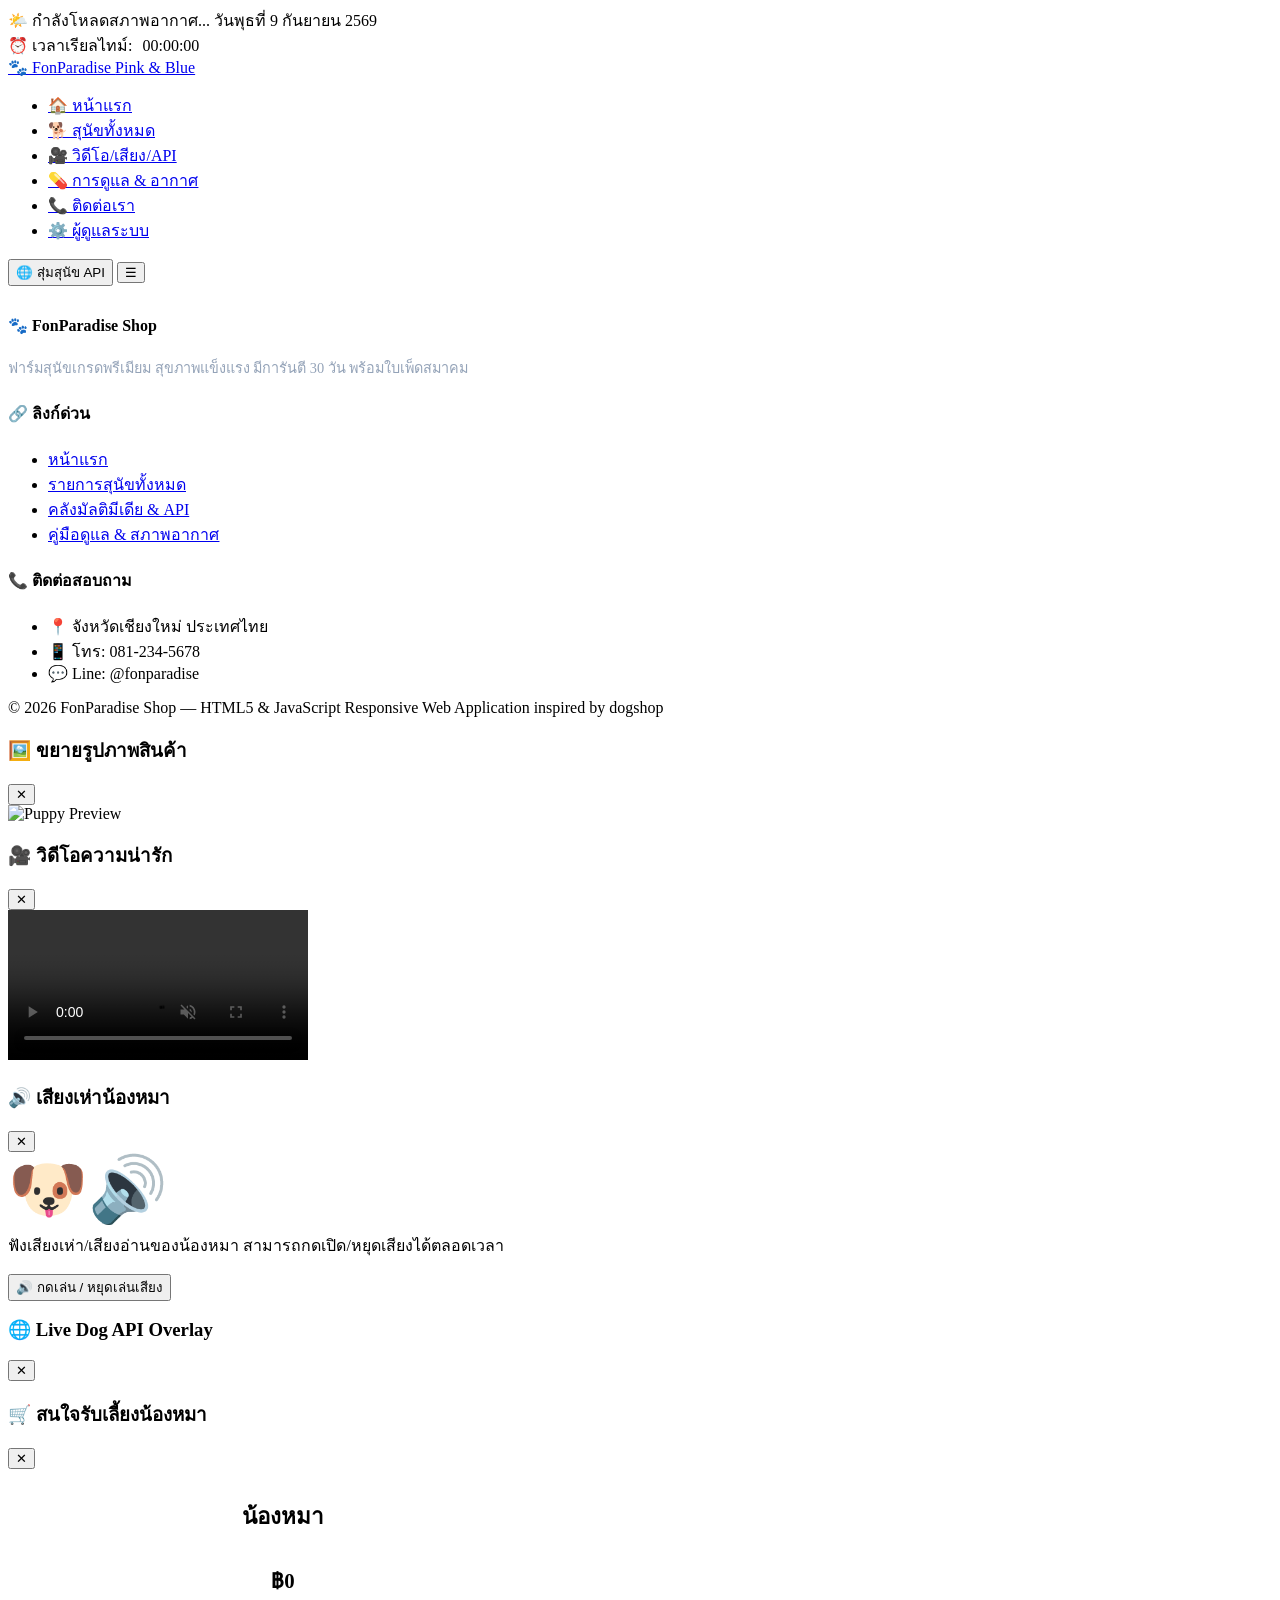
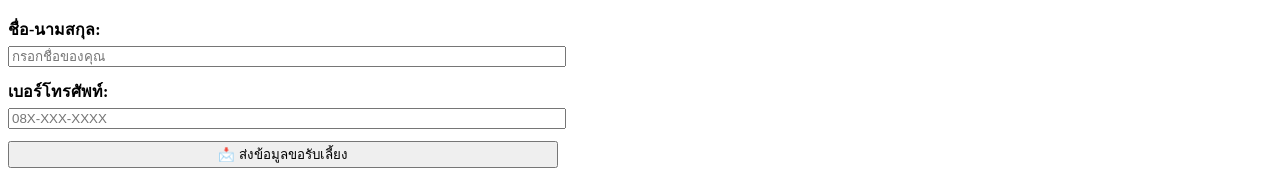
==== dog-detail.html @ 21833d2a "Add files via upload" ====
<!DOCTYPE html>
<html lang="th">
<head>
  <meta charset="UTF-8">
  <meta name="viewport" content="width=device-width, initial-scale=1.0">
  <title>รายละเอียดน้องหมา — Fon Paradise</title>
  <link rel="preconnect" href="https://fonts.googleapis.com">
  <link rel="preconnect" href="https://fonts.gstatic.com" crossorigin>
  <link href="https://fonts.googleapis.com/css2?family=Kanit:wght@300;400;600;700;800;900&display=swap" rel="stylesheet">
  <link rel="stylesheet" href="css/style.css">
</head>
<body>

  <!-- Top Real-time Weather Bar -->
  <div class="top-bar">
    <div class="top-bar-info">
      <span class="weather-badge" id="top-bar-weather">🌤️ กำลังโหลดสภาพอากาศ...</span>
      <span id="live-date" style="font-weight: 500;">วันพุธที่ 9 กันยายน 2569</span>
    </div>
    <div style="display: flex; align-items: center; gap: 10px;">
      <span>⏰ เวลาเรียลไทม์:</span>
      <span class="clock-badge" id="live-clock">00:00:00</span>
    </div>
  </div>

  <!-- Navigation Header -->
  <nav class="navbar">
    <div class="nav-container">
      <a href="index.html" class="logo">
        🐾 FonParadise <span class="badge">Pink & Blue</span>
      </a>
      
      <ul class="nav-links" id="nav-links">
        <li><a href="index.html" class="nav-link">🏠 หน้าแรก</a></li>
        <li><a href="dogs.html" class="nav-link active">🐕 สุนัขทั้งหมด</a></li>
        <li><a href="gallery.html" class="nav-link">🎥 วิดีโอ/เสียง/API</a></li>
        <li><a href="care.html" class="nav-link">💊 การดูแล & อากาศ</a></li>
        <li><a href="contact.html" class="nav-link">📞 ติดต่อเรา</a></li>
        <li><a href="admin.html" class="nav-link">⚙️ ผู้ดูแลระบบ</a></li>
      </ul>

      <div class="nav-actions">
        <button class="btn-action-overlay" onclick="window.appManager.openApiOverlay()">
          🌐 สุ่มสุนัข API
        </button>
        <button class="mobile-menu-btn" id="mobile-menu-btn">☰</button>
      </div>
    </div>
  </nav>

  <!-- Detailed View Section -->
  <main class="section-container" style="margin-top: 30px;" id="detail-container">
    <!-- Rendered dynamically by script below -->
  </main>

  <!-- Footer -->
  <footer>
    <div class="footer-container">
      <div class="footer-col">
        <h4>🐾 FonParadise Shop</h4>
        <p style="color: #94a3b8; font-size: 0.9rem;">
          ฟาร์มสุนัขเกรดพรีเมียม สุขภาพแข็งแรง มีการันตี 30 วัน พร้อมใบเพ็ดสมาคม
        </p>
      </div>

      <div class="footer-col">
        <h4>🔗 ลิงก์ด่วน</h4>
        <ul>
          <li><a href="index.html">หน้าแรก</a></li>
          <li><a href="dogs.html">รายการสุนัขทั้งหมด</a></li>
          <li><a href="gallery.html">คลังมัลติมีเดีย & API</a></li>
          <li><a href="care.html">คู่มือดูแล & สภาพอากาศ</a></li>
        </ul>
      </div>

      <div class="footer-col">
        <h4>📞 ติดต่อสอบถาม</h4>
        <ul>
          <li>📍 จังหวัดเชียงใหม่ ประเทศไทย</li>
          <li>📱 โทร: 081-234-5678</li>
          <li>💬 Line: @fonparadise</li>
        </ul>
      </div>
    </div>

    <div class="footer-bottom">
      <p>© 2026 FonParadise Shop — HTML5 & JavaScript Responsive Web Application inspired by dogshop</p>
    </div>
  </footer>

  <!-- MODAL OVERLAYS -->
  <div class="overlay-modal" id="image-overlay-modal">
    <div class="modal-content">
      <div class="modal-header">
        <h3>🖼️ ขยายรูปภาพสินค้า</h3>
        <button class="btn-close-modal">✕</button>
      </div>
      <div class="modal-body lightbox-img-wrap">
        <img id="lightbox-img" src="" alt="Puppy Preview">
        <div class="lightbox-caption" id="lightbox-caption"></div>
      </div>
    </div>
  </div>

  <div class="overlay-modal" id="video-overlay-modal">
    <div class="modal-content">
      <div class="modal-header">
        <h3 id="video-modal-title">🎥 วิดีโอความน่ารัก</h3>
        <button class="btn-close-modal">✕</button>
      </div>
      <div class="modal-body">
        <div class="video-container">
          <video id="modal-video-player" controls autoplay muted>
            <source src="" type="video/mp4">
          </video>
          <iframe id="modal-youtube-player" style="display: none;" frameborder="0" allow="accelerometer; autoplay; clipboard-write; encrypted-media; gyroscope; picture-in-picture" allowfullscreen></iframe>
        </div>
      </div>
    </div>
  </div>

  <div class="overlay-modal" id="audio-overlay-modal">
    <div class="modal-content" style="max-width: 500px;">
      <div class="modal-header">
        <h3 id="audio-modal-title">🔊 เสียงเห่าน้องหมา</h3>
        <button class="btn-close-modal">✕</button>
      </div>
      <div class="modal-body audio-player-card">
        <div style="font-size: 4rem;">🐶🔊</div>
        <p style="color: var(--text-muted); margin-top: 6px;">ฟังเสียงเห่า/เสียงอ่านของน้องหมา สามารถกดเปิด/หยุดเสียงได้ตลอดเวลา</p>
        <div class="audio-visualizer">
          <div class="bar"></div>
          <div class="bar"></div>
          <div class="bar"></div>
          <div class="bar"></div>
          <div class="bar"></div>
        </div>

        <audio id="modal-custom-audio" controls style="width: 100%; margin: 12px 0; display: none;"></audio>

        <button class="btn-play-bark" id="btn-audio-play-toggle" onclick="window.appManager.toggleAudioModalSound()">
          🔊 กดเล่น / หยุดเล่นเสียง
        </button>
      </div>
    </div>
  </div>

  <div class="overlay-modal" id="api-overlay-modal">
    <div class="modal-content">
      <div class="modal-header">
        <h3>🌐 Live Dog API Overlay</h3>
        <button class="btn-close-modal">✕</button>
      </div>
      <div class="modal-body" id="api-modal-content"></div>
    </div>
  </div>

  <div class="overlay-modal" id="adoption-modal">
    <div class="modal-content" style="max-width: 550px;">
      <div class="modal-header">
        <h3>🛒 สนใจรับเลี้ยงน้องหมา</h3>
        <button class="btn-close-modal">✕</button>
      </div>
      <div class="modal-body">
        <div style="text-align: center; margin-bottom: 20px;">
          <h4 style="color: var(--primary-pink); font-size: 1.4rem;" id="adopt-dog-name">น้องหมา</h4>
          <div style="font-size: 1.3rem; font-weight: 800; color: var(--primary-blue);" id="adopt-dog-price">฿0</div>
        </div>
        <form onsubmit="alert('ส่งข้อมูลความสนใจเรียบร้อยแล้ว!'); window.appManager.closeModal('adoption-modal'); return false;">
          <div style="margin-bottom: 12px;">
            <label style="font-weight: 600; display: block; margin-bottom: 4px;">ชื่อ-นามสกุล:</label>
            <input type="text" required class="input-search" style="width: 100%;" placeholder="กรอกชื่อของคุณ">
          </div>
          <div style="margin-bottom: 12px;">
            <label style="font-weight: 600; display: block; margin-bottom: 4px;">เบอร์โทรศัพท์:</label>
            <input type="tel" required class="input-search" style="width: 100%;" placeholder="08X-XXX-XXXX">
          </div>
          <button type="submit" class="btn-primary" style="width: 100%; justify-content: center;">
            📩 ส่งข้อมูลขอรับเลี้ยง
          </button>
        </form>
      </div>
    </div>
  </div>

  <script src="js/data.js"></script>
  <script src="js/weather.js"></script>
  <script src="js/app.js"></script>
  <script>
    document.addEventListener('DOMContentLoaded', () => {
      const params = new URLSearchParams(window.location.search);
      const id = params.get('id') || 'pompom-01';
      const dog = DOGS_DATA.find(d => d.id === id) || DOGS_DATA[0];

      document.title = `${dog.name} (${dog.breedTh}) — Fon Paradise`;

      const detailContainer = document.getElementById('detail-container');
      detailContainer.innerHTML = `
        <div style="margin-bottom: 20px;">
          <a href="dogs.html" style="color: var(--secondary-blue); font-weight: bold;">← กลับไปยังรายการสุนัขทั้งหมด</a>
        </div>

        <div class="detail-grid">
          <div>
            <img id="main-detail-img" src="${dog.images[0]}" class="detail-main-img" alt="${dog.name}">
            <div class="detail-thumbnails">
              ${dog.images.map((img, idx) => `
                <img src="${img}" class="detail-thumb ${idx === 0 ? 'active' : ''}" 
                     onclick="document.getElementById('main-detail-img').src='${img}'; document.querySelectorAll('.detail-thumb').forEach(t=>t.classList.remove('active')); this.classList.add('active');">
              `).join('')}
            </div>

            <!-- Overlay Quick Action Buttons -->
            <div style="margin-top: 20px; display: flex; gap: 10px; flex-wrap: wrap;">
              <button class="btn-secondary" onclick="window.appManager.openImageOverlay(document.getElementById('main-detail-img').src, '${dog.name}')">
                🖼️ ขยายรูปภาพ (Lightbox Overlay)
              </button>
              <button class="btn-primary" onclick="window.appManager.openVideoOverlay('${dog.videoUrl}', '${dog.name}')">
                🎥 ชมวิดีโอ (Video Overlay)
              </button>
              <button class="btn-action-overlay" onclick="window.appManager.openAudioOverlay('${dog.name}', '${dog.audioBark}')">
                🔊 ฟังเสียงเห่า (Audio Overlay)
              </button>
            </div>
          </div>

          <div>
            <div style="color: var(--secondary-pink); font-weight: 800; text-transform: uppercase;">
              ${dog.breedTh} · ${dog.breed}
            </div>
            <h1 style="font-size: 2.2rem; color: var(--primary-blue); margin: 6px 0 12px;">${dog.name}</h1>
            <p style="color: var(--text-muted); font-size: 1.05rem; margin-bottom: 20px; line-height: 1.7;">
              ${dog.description}
            </p>

            <div style="font-size: 2.2rem; font-weight: 900; color: var(--primary-pink); margin-bottom: 20px;">
              ฿${dog.price.toLocaleString()}
            </div>

            <button class="btn-primary" style="width: 100%; justify-content: center; font-size: 1.1rem; padding: 16px;"
                    onclick="window.appManager.openAdoptionModal('${dog.name}', ${dog.price})">
              🛒 จองซื้อ / ขอรับเลี้ยงน้อง ${dog.name}
            </button>

            <!-- Specification Table (dogshop style) -->
            <h3 style="margin-top: 30px; color: var(--primary-blue);">📋 ข้อมูลจำเพาะและสุขภาพสุนัข</h3>
            <table class="spec-table">
              <tr>
                <th>อายุสุนัข</th>
                <td>${dog.age}</td>
              </tr>
              <tr>
                <th>เพศ</th>
                <td>${dog.gender === 'female' ? '♀ เพศเมีย (Female)' : '♂ เพศผู้ (Male)'}</td>
              </tr>
              <tr>
                <th>สีขน</th>
                <td>${dog.color}</td>
              </tr>
              <tr>
                <th>การฉีดวัคซีน</th>
                <td>${dog.vaccinated}</td>
              </tr>
              <tr>
                <th>ไมโครชิป</th>
                <td>${dog.microchip}</td>
              </tr>
              <tr>
                <th>ใบรับรองเพ็ดดีกรี</th>
                <td>${dog.pedigree}</td>
              </tr>
              <tr>
                <th>พ่อพันธุ์ / แม่พันธุ์</th>
                <td>${dog.fatherBreed} / ${dog.motherBreed}</td>
              </tr>
              <tr>
                <th>การประกันสุขภาพ</th>
                <td>การันตีโรคไข้หัดและลำไส้อักเสบ 30 วัน</td>
              </tr>
            </table>
          </div>
        </div>
      `;
    });
  </script>
</body>
</html>
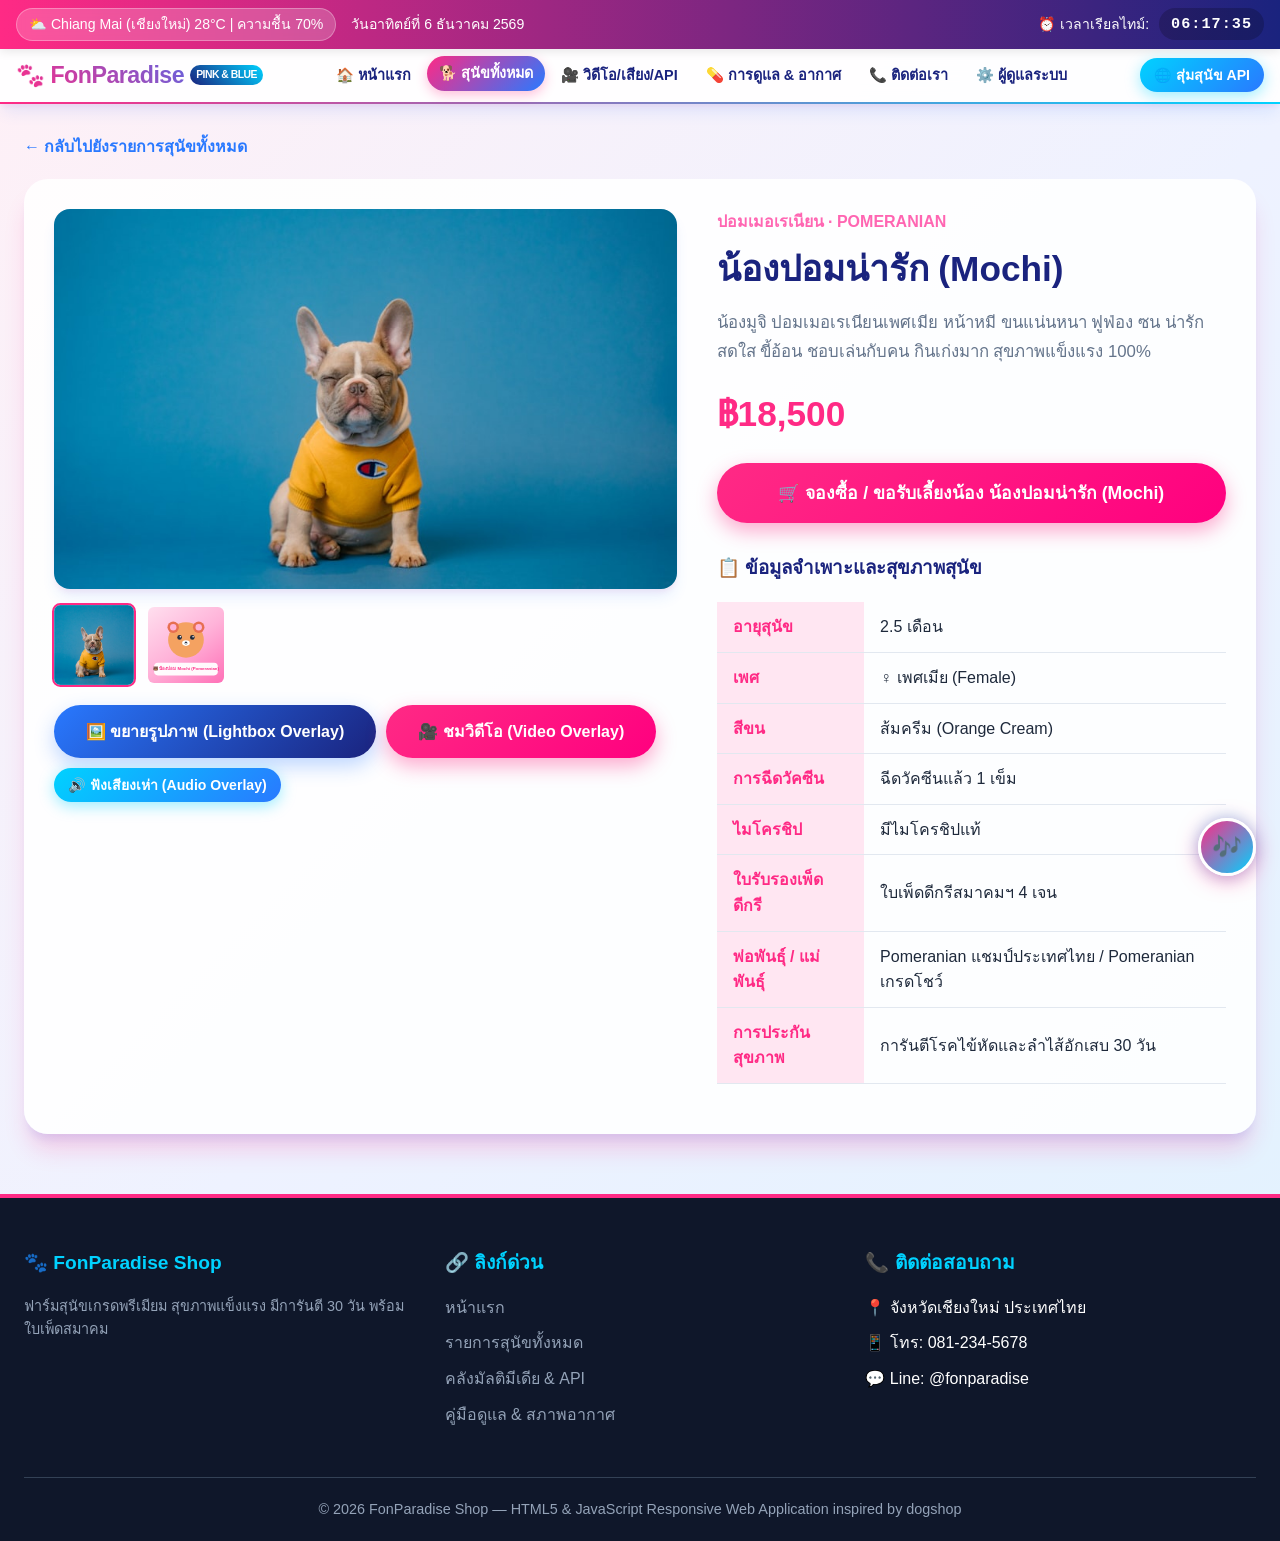
==== commit 125e7f5a: "แก้ไขล่าสุด" ====
--- a/dog-detail.html
+++ b/dog-detail.html
@@ -202,7 +202,7 @@
 
         <div class="detail-grid">
           <div>
-            <img id="main-detail-img" src="${dog.images[0]}" class="detail-main-img" alt="${dog.name}">
+            <img id="main-detail-img" src="${dog.images[0]}" class="detail-main-img" alt="${dog.name}" onerror="this.onerror=null; this.src='${dog.images[1] || 'https://images.unsplash.com/photo-1543466835-00a7907e9de1?auto=format&fit=crop&w=800&q=80'}';">
             <div class="detail-thumbnails">
               ${dog.images.map((img, idx) => `
                 <img src="${img}" class="detail-thumb ${idx === 0 ? 'active' : ''}" 
--- a/css/style.css
+++ b/css/style.css
@@ -0,0 +1,1034 @@
+/* ==========================================================================
+   Paw Paradise - Pink & Blue Vibrant Theme Stylesheet
+   Inspired by dogshop structure
+   ========================================================================== */
+
+:root {
+  --primary-pink: #ff2a85;
+  --secondary-pink: #ff66b2;
+  --light-pink: #ffe6f2;
+  --accent-pink: #ff007f;
+  
+  --primary-blue: #1a237e;
+  --secondary-blue: #2979ff;
+  --light-blue: #e8f0fe;
+  --cyan-blue: #00d2ff;
+
+  --dark-bg: #0f172a;
+  --card-bg: rgba(255, 255, 255, 0.9);
+  --glass-border: rgba(255, 255, 255, 0.4);
+  --text-main: #1e293b;
+  --text-muted: #64748b;
+  --text-light: #ffffff;
+  
+  --shadow-sm: 0 4px 6px -1px rgba(0, 0, 0, 0.05);
+  --shadow-md: 0 10px 15px -3px rgba(41, 121, 255, 0.12), 0 4px 6px -2px rgba(255, 42, 133, 0.1);
+  --shadow-lg: 0 20px 25px -5px rgba(255, 42, 133, 0.2), 0 10px 10px -5px rgba(41, 121, 255, 0.15);
+  --shadow-neon: 0 0 20px rgba(255, 42, 133, 0.4), 0 0 40px rgba(0, 210, 255, 0.3);
+
+  --radius-sm: 8px;
+  --radius-md: 16px;
+  --radius-lg: 24px;
+
+  --font-main: 'Kanit', 'Prompt', -apple-system, BlinkMacSystemFont, "Segoe UI", Roboto, sans-serif;
+  --transition: all 0.3s cubic-bezier(0.4, 0, 0.2, 1);
+}
+
+/* Reset & Base Styles */
+* {
+  margin: 0;
+  padding: 0;
+  box-sizing: border-box;
+}
+
+body {
+  font-family: var(--font-main);
+  background: linear-gradient(135deg, #fff0f6 0%, #eef2ff 50%, #e0f2fe 100%);
+  color: var(--text-main);
+  min-height: 100vh;
+  line-height: 1.6;
+  overflow-x: hidden;
+}
+
+a {
+  text-decoration: none;
+  color: inherit;
+  transition: var(--transition);
+}
+
+img {
+  max-width: 100%;
+  height: auto;
+  display: block;
+}
+
+button {
+  font-family: var(--font-main);
+  cursor: pointer;
+  border: none;
+  outline: none;
+  transition: var(--transition);
+}
+
+/* Top Announcement / Weather Bar */
+.top-bar {
+  background: linear-gradient(90deg, var(--primary-pink), var(--primary-blue));
+  color: var(--text-light);
+  padding: 8px 16px;
+  font-size: 0.88rem;
+  display: flex;
+  justify-content: space-between;
+  align-items: center;
+  box-shadow: 0 2px 10px rgba(0,0,0,0.1);
+  position: relative;
+  z-index: 101;
+}
+
+.top-bar-info {
+  display: flex;
+  align-items: center;
+  gap: 15px;
+  flex-wrap: wrap;
+}
+
+.weather-badge {
+  background: rgba(255, 255, 255, 0.2);
+  backdrop-filter: blur(5px);
+  padding: 4px 12px;
+  border-radius: 20px;
+  display: inline-flex;
+  align-items: center;
+  gap: 8px;
+  font-weight: 500;
+  border: 1px solid rgba(255, 255, 255, 0.3);
+}
+
+.clock-badge {
+  background: rgba(0, 0, 0, 0.2);
+  padding: 4px 12px;
+  border-radius: 20px;
+  font-family: monospace;
+  font-size: 0.95rem;
+  font-weight: bold;
+  letter-spacing: 1px;
+}
+
+/* Header & Navbar */
+.navbar {
+  position: sticky;
+  top: 0;
+  background: rgba(255, 255, 255, 0.92);
+  backdrop-filter: blur(15px);
+  border-bottom: 2px solid transparent;
+  border-image: linear-gradient(90deg, var(--primary-pink), var(--cyan-blue)) 1;
+  z-index: 100;
+  box-shadow: var(--shadow-md);
+}
+
+.nav-container {
+  max-width: 1320px;
+  margin: 0 auto;
+  padding: 8px 16px;
+  display: flex;
+  justify-content: space-between;
+  align-items: center;
+  gap: 12px;
+}
+
+.logo {
+  display: flex;
+  align-items: center;
+  gap: 6px;
+  font-size: 1.45rem;
+  font-weight: 800;
+  background: linear-gradient(45deg, var(--primary-pink), var(--secondary-blue));
+  -webkit-background-clip: text;
+  -webkit-text-fill-color: transparent;
+  letter-spacing: -0.5px;
+  white-space: nowrap;
+  flex-shrink: 0;
+}
+
+.logo span.badge {
+  font-size: 0.65rem;
+  background: linear-gradient(45deg, var(--primary-blue), var(--cyan-blue));
+  -webkit-text-fill-color: #fff;
+  padding: 2px 6px;
+  border-radius: 10px;
+  text-transform: uppercase;
+}
+
+.nav-links {
+  display: flex;
+  align-items: center;
+  gap: 4px;
+  list-style: none;
+  flex-wrap: nowrap;
+}
+
+.nav-link {
+  padding: 6px 12px;
+  border-radius: 18px;
+  font-weight: 600;
+  font-size: 0.9rem;
+  color: var(--primary-blue);
+  display: flex;
+  align-items: center;
+  gap: 4px;
+  position: relative;
+  white-space: nowrap;
+}
+
+.nav-link:hover, .nav-link.active {
+  background: linear-gradient(135deg, var(--primary-pink), var(--secondary-blue));
+  color: var(--text-light);
+  box-shadow: 0 4px 12px rgba(255, 42, 133, 0.3);
+  transform: translateY(-2px);
+}
+
+.nav-actions {
+  display: flex;
+  align-items: center;
+  gap: 10px;
+  flex-shrink: 0;
+}
+
+.btn-action-overlay {
+  background: linear-gradient(135deg, #00d2ff, #2979ff);
+  color: #fff;
+  padding: 6px 14px;
+  border-radius: 18px;
+  font-size: 0.88rem;
+  font-weight: 700;
+  display: flex;
+  align-items: center;
+  gap: 6px;
+  box-shadow: 0 4px 15px rgba(0, 210, 255, 0.4);
+  white-space: nowrap;
+  flex-shrink: 0;
+}
+
+.btn-action-overlay:hover {
+  transform: scale(1.05);
+  box-shadow: var(--shadow-neon);
+}
+
+.mobile-menu-btn {
+  display: none;
+  font-size: 1.5rem;
+  background: transparent;
+  color: var(--primary-blue);
+  padding: 4px 8px;
+}
+
+/* Hero Section */
+.hero-section {
+  position: relative;
+  padding: 60px 24px;
+  max-width: 1280px;
+  margin: 20px auto;
+  border-radius: var(--radius-lg);
+  background: linear-gradient(135deg, rgba(255,42,133,0.08) 0%, rgba(41,121,255,0.08) 100%),
+              url('data:image/svg+xml;utf8,<svg xmlns="http://www.w3.org/2000/svg" width="100" height="100" viewBox="0 0 100 100"><path fill="%23ff66b2" opacity="0.05" d="M30,30 Q35,20 40,30 Q45,40 30,50 Q15,40 20,30 Z"/></svg>');
+  border: 1px solid var(--glass-border);
+  backdrop-filter: blur(10px);
+  box-shadow: var(--shadow-lg);
+  overflow: hidden;
+}
+
+.hero-grid {
+  display: grid;
+  grid-template-columns: 1.2fr 0.8fr;
+  gap: 40px;
+  align-items: center;
+}
+
+.hero-title {
+  font-size: 3rem;
+  font-weight: 900;
+  line-height: 1.2;
+  margin-bottom: 16px;
+  background: linear-gradient(45deg, var(--primary-pink), var(--primary-blue), var(--cyan-blue));
+  -webkit-background-clip: text;
+  -webkit-text-fill-color: transparent;
+}
+
+.hero-subtitle {
+  font-size: 1.15rem;
+  color: var(--text-muted);
+  margin-bottom: 24px;
+}
+
+.hero-buttons {
+  display: flex;
+  gap: 16px;
+  flex-wrap: wrap;
+}
+
+.btn-primary {
+  background: linear-gradient(135deg, var(--primary-pink), var(--accent-pink));
+  color: white;
+  padding: 14px 32px;
+  border-radius: 30px;
+  font-weight: 700;
+  font-size: 1rem;
+  box-shadow: 0 8px 20px rgba(255, 42, 133, 0.4);
+  display: inline-flex;
+  align-items: center;
+  gap: 10px;
+}
+
+.btn-primary:hover {
+  transform: translateY(-3px) scale(1.02);
+  box-shadow: 0 12px 25px rgba(255, 42, 133, 0.6);
+}
+
+.btn-secondary {
+  background: linear-gradient(135deg, var(--secondary-blue), var(--primary-blue));
+  color: white;
+  padding: 14px 32px;
+  border-radius: 30px;
+  font-weight: 700;
+  font-size: 1rem;
+  box-shadow: 0 8px 20px rgba(41, 121, 255, 0.3);
+  display: inline-flex;
+  align-items: center;
+  gap: 10px;
+}
+
+.btn-secondary:hover {
+  transform: translateY(-3px) scale(1.02);
+  box-shadow: 0 12px 25px rgba(41, 121, 255, 0.5);
+}
+
+/* Weather & Clock Widget Hero Box */
+.weather-hero-card {
+  background: rgba(255, 255, 255, 0.9);
+  padding: 24px;
+  border-radius: var(--radius-md);
+  border: 2px solid rgba(255, 102, 178, 0.3);
+  box-shadow: var(--shadow-md);
+  position: relative;
+}
+
+.weather-hero-card::before {
+  content: '';
+  position: absolute;
+  top: -2px; left: -2px; right: -2px; bottom: -2px;
+  background: linear-gradient(45deg, var(--primary-pink), var(--cyan-blue));
+  border-radius: var(--radius-md);
+  z-index: -1;
+  opacity: 0.4;
+}
+
+.weather-header {
+  display: flex;
+  justify-content: space-between;
+  align-items: center;
+  border-bottom: 1px solid #e2e8f0;
+  padding-bottom: 12px;
+  margin-bottom: 16px;
+}
+
+.weather-header h3 {
+  color: var(--primary-blue);
+  font-size: 1.1rem;
+  display: flex;
+  align-items: center;
+  gap: 8px;
+}
+
+.weather-metrics-grid {
+  display: grid;
+  grid-template-columns: repeat(2, 1fr);
+  gap: 16px;
+}
+
+.metric-box {
+  background: linear-gradient(135deg, var(--light-pink), var(--light-blue));
+  padding: 16px;
+  border-radius: var(--radius-sm);
+  text-align: center;
+}
+
+.metric-val {
+  font-size: 1.8rem;
+  font-weight: 800;
+  color: var(--primary-pink);
+}
+
+.metric-label {
+  font-size: 0.85rem;
+  color: var(--text-muted);
+  font-weight: 600;
+}
+
+.weather-tip {
+  margin-top: 16px;
+  padding: 10px 14px;
+  background: #f0fdf4;
+  border-left: 4px solid #22c55e;
+  border-radius: 4px;
+  font-size: 0.88rem;
+  color: #166534;
+}
+
+/* Category Grid & Cards (dogshop Inspired) */
+.section-container {
+  max-width: 1280px;
+  margin: 40px auto;
+  padding: 0 24px;
+}
+
+.section-title {
+  text-align: center;
+  margin-bottom: 30px;
+}
+
+.section-title h2 {
+  font-size: 2.2rem;
+  font-weight: 800;
+  color: var(--primary-blue);
+  position: relative;
+  display: inline-block;
+}
+
+.section-title h2::after {
+  content: '';
+  display: block;
+  width: 60%;
+  height: 4px;
+  background: linear-gradient(90deg, var(--primary-pink), var(--cyan-blue));
+  margin: 8px auto 0;
+  border-radius: 2px;
+}
+
+.section-title p {
+  color: var(--text-muted);
+  margin-top: 8px;
+  font-size: 1.05rem;
+}
+
+.grid-cards {
+  display: grid;
+  grid-template-columns: repeat(auto-fit, minmax(280px, 1fr));
+  gap: 24px;
+}
+
+/* Puppy Item Card */
+.dog-card {
+  background: var(--card-bg);
+  border-radius: var(--radius-md);
+  overflow: hidden;
+  box-shadow: var(--shadow-md);
+  transition: var(--transition);
+  border: 1px solid var(--glass-border);
+  display: flex;
+  flex-direction: column;
+  position: relative;
+}
+
+.dog-card:hover {
+  transform: translateY(-8px);
+  box-shadow: var(--shadow-lg);
+  border-color: var(--secondary-pink);
+}
+
+.dog-card-img-wrap {
+  position: relative;
+  height: 220px;
+  overflow: hidden;
+  background: #e2e8f0;
+}
+
+.dog-card-img-wrap img {
+  width: 100%;
+  height: 100%;
+  object-fit: cover;
+  transition: transform 0.5s ease;
+}
+
+.dog-card:hover .dog-card-img-wrap img {
+  transform: scale(1.08);
+}
+
+.card-badge-gender {
+  position: absolute;
+  top: 12px;
+  left: 12px;
+  padding: 4px 12px;
+  border-radius: 12px;
+  font-size: 0.8rem;
+  font-weight: 700;
+  color: white;
+  backdrop-filter: blur(5px);
+}
+
+.badge-male { background: rgba(41, 121, 255, 0.85); }
+.badge-female { background: rgba(255, 42, 133, 0.85); }
+
+.card-quick-overlay-btns {
+  position: absolute;
+  bottom: 12px;
+  right: 12px;
+  display: flex;
+  gap: 6px;
+}
+
+.btn-icon-overlay {
+  background: rgba(255, 255, 255, 0.9);
+  border: none;
+  width: 36px;
+  height: 36px;
+  border-radius: 50%;
+  display: flex;
+  align-items: center;
+  justify-content: center;
+  font-size: 1rem;
+  color: var(--primary-blue);
+  box-shadow: 0 2px 8px rgba(0,0,0,0.15);
+  transition: var(--transition);
+}
+
+.btn-icon-overlay:hover {
+  background: var(--primary-pink);
+  color: white;
+  transform: scale(1.15);
+}
+
+.dog-card-body {
+  padding: 20px;
+  display: flex;
+  flex-direction: column;
+  flex-grow: 1;
+}
+
+.dog-card-breed {
+  font-size: 0.85rem;
+  text-transform: uppercase;
+  color: var(--secondary-blue);
+  font-weight: 700;
+  letter-spacing: 0.5px;
+}
+
+.dog-card-name {
+  font-size: 1.35rem;
+  font-weight: 800;
+  margin: 4px 0 8px;
+  color: var(--primary-blue);
+}
+
+.dog-card-info {
+  display: flex;
+  gap: 12px;
+  font-size: 0.85rem;
+  color: var(--text-muted);
+  margin-bottom: 12px;
+}
+
+.dog-card-price {
+  font-size: 1.4rem;
+  font-weight: 900;
+  color: var(--primary-pink);
+  margin-top: auto;
+  margin-bottom: 16px;
+}
+
+.card-actions {
+  display: grid;
+  grid-template-columns: 1fr 1fr;
+  gap: 10px;
+}
+
+.btn-card-detail {
+  background: linear-gradient(135deg, var(--light-pink), var(--light-blue));
+  color: var(--primary-blue);
+  text-align: center;
+  padding: 10px;
+  border-radius: var(--radius-sm);
+  font-weight: 700;
+  font-size: 0.9rem;
+}
+
+.btn-card-detail:hover {
+  background: var(--primary-blue);
+  color: white;
+}
+
+.btn-card-buy {
+  background: linear-gradient(135deg, var(--primary-pink), var(--accent-pink));
+  color: white;
+  text-align: center;
+  padding: 10px;
+  border-radius: var(--radius-sm);
+  font-weight: 700;
+  font-size: 0.9rem;
+  box-shadow: 0 4px 10px rgba(255, 42, 133, 0.3);
+}
+
+.btn-card-buy:hover {
+  transform: scale(1.03);
+}
+
+/* Filter Controls Container */
+.filter-bar {
+  background: var(--card-bg);
+  padding: 20px;
+  border-radius: var(--radius-md);
+  box-shadow: var(--shadow-md);
+  margin-bottom: 30px;
+  display: flex;
+  flex-wrap: wrap;
+  gap: 16px;
+  align-items: center;
+  justify-content: space-between;
+  border: 1px solid var(--glass-border);
+}
+
+.filter-group {
+  display: flex;
+  align-items: center;
+  gap: 10px;
+  flex-wrap: wrap;
+}
+
+.filter-group label {
+  font-weight: 700;
+  color: var(--primary-blue);
+  font-size: 0.95rem;
+}
+
+.select-custom, .input-search {
+  padding: 10px 16px;
+  border-radius: 20px;
+  border: 2px solid #cbd5e1;
+  background: white;
+  font-family: var(--font-main);
+  font-size: 0.95rem;
+  outline: none;
+  transition: var(--transition);
+}
+
+.select-custom:focus, .input-search:focus {
+  border-color: var(--primary-pink);
+  box-shadow: 0 0 0 3px rgba(255, 42, 133, 0.2);
+}
+
+/* Dynamic Dog Detail Page Styles */
+.detail-grid {
+  display: grid;
+  grid-template-columns: 1.1fr 0.9fr;
+  gap: 40px;
+  background: var(--card-bg);
+  padding: 30px;
+  border-radius: var(--radius-lg);
+  box-shadow: var(--shadow-lg);
+}
+
+.detail-main-img {
+  width: 100%;
+  height: 380px;
+  object-fit: cover;
+  border-radius: var(--radius-md);
+  box-shadow: var(--shadow-md);
+}
+
+.detail-thumbnails {
+  display: flex;
+  gap: 12px;
+  margin-top: 16px;
+}
+
+.detail-thumb {
+  width: 80px;
+  height: 80px;
+  object-fit: cover;
+  border-radius: var(--radius-sm);
+  cursor: pointer;
+  border: 2px solid transparent;
+  transition: var(--transition);
+}
+
+.detail-thumb:hover, .detail-thumb.active {
+  border-color: var(--primary-pink);
+  transform: scale(1.05);
+}
+
+.spec-table {
+  width: 100%;
+  border-collapse: collapse;
+  margin: 20px 0;
+}
+
+.spec-table th, .spec-table td {
+  padding: 12px 16px;
+  border-bottom: 1px solid #e2e8f0;
+  text-align: left;
+}
+
+.spec-table th {
+  background: var(--light-pink);
+  color: var(--primary-pink);
+}
+
+/* Interactive Overlay Modals */
+.overlay-modal {
+  position: fixed;
+  top: 0;
+  left: 0;
+  width: 100vw;
+  height: 100vh;
+  background: rgba(15, 23, 42, 0.85);
+  backdrop-filter: blur(8px);
+  z-index: 999;
+  display: flex;
+  align-items: center;
+  justify-content: center;
+  padding: 20px;
+  opacity: 0;
+  pointer-events: none;
+  transition: opacity 0.3s ease;
+}
+
+.overlay-modal.active {
+  opacity: 1;
+  pointer-events: auto;
+}
+
+.modal-content {
+  background: white;
+  border-radius: var(--radius-lg);
+  max-width: 750px;
+  width: 100%;
+  max-height: 90vh;
+  overflow-y: auto;
+  position: relative;
+  box-shadow: var(--shadow-neon);
+  animation: modalPop 0.3s cubic-bezier(0.34, 1.56, 0.64, 1);
+  border: 3px solid var(--secondary-pink);
+}
+
+@keyframes modalPop {
+  0% { transform: scale(0.8); opacity: 0; }
+  100% { transform: scale(1); opacity: 1; }
+}
+
+.modal-header {
+  background: linear-gradient(135deg, var(--primary-pink), var(--primary-blue));
+  color: white;
+  padding: 16px 24px;
+  display: flex;
+  justify-content: space-between;
+  align-items: center;
+  border-top-left-radius: calc(var(--radius-lg) - 3px);
+  border-top-right-radius: calc(var(--radius-lg) - 3px);
+}
+
+.modal-header h3 {
+  font-size: 1.3rem;
+  display: flex;
+  align-items: center;
+  gap: 10px;
+}
+
+.btn-close-modal {
+  background: rgba(255, 255, 255, 0.2);
+  color: white;
+  border: none;
+  width: 32px;
+  height: 32px;
+  border-radius: 50%;
+  font-size: 1.2rem;
+  display: flex;
+  align-items: center;
+  justify-content: center;
+}
+
+.btn-close-modal:hover {
+  background: rgba(255, 255, 255, 0.4);
+  transform: rotate(90deg);
+}
+
+.modal-body {
+  padding: 24px;
+}
+
+/* Lightbox Modal */
+.lightbox-img-wrap {
+  text-align: center;
+}
+
+.lightbox-img-wrap img {
+  max-height: 60vh;
+  margin: 0 auto;
+  border-radius: var(--radius-md);
+  box-shadow: var(--shadow-md);
+}
+
+.lightbox-caption {
+  margin-top: 15px;
+  font-size: 1.1rem;
+  font-weight: 700;
+  color: var(--primary-blue);
+}
+
+/* Video Player Overlay */
+.video-container {
+  position: relative;
+  padding-bottom: 56.25%;
+  height: 0;
+  overflow: hidden;
+  border-radius: var(--radius-md);
+  background: black;
+}
+
+.video-container video, .video-container iframe {
+  position: absolute;
+  top: 0;
+  left: 0;
+  width: 100%;
+  height: 100%;
+}
+
+/* Audio Player Overlay */
+.audio-player-card {
+  text-align: center;
+  padding: 20px;
+}
+
+.audio-visualizer {
+  display: flex;
+  justify-content: center;
+  align-items: flex-end;
+  gap: 6px;
+  height: 80px;
+  margin: 20px 0;
+}
+
+.bar {
+  width: 10px;
+  background: linear-gradient(to top, var(--primary-pink), var(--cyan-blue));
+  border-radius: 5px;
+  height: 20%;
+  transition: height 0.1s ease;
+}
+
+.audio-visualizer.playing .bar {
+  animation: soundWave 0.8s infinite ease-in-out alternate;
+}
+
+.audio-visualizer.playing .bar:nth-child(1) { animation-delay: 0.1s; }
+.audio-visualizer.playing .bar:nth-child(2) { animation-delay: 0.3s; }
+.audio-visualizer.playing .bar:nth-child(3) { animation-delay: 0.2s; }
+.audio-visualizer.playing .bar:nth-child(4) { animation-delay: 0.5s; }
+.audio-visualizer.playing .bar:nth-child(5) { animation-delay: 0.4s; }
+
+@keyframes soundWave {
+  0% { height: 15%; }
+  100% { height: 95%; }
+}
+
+.btn-play-bark {
+  background: linear-gradient(135deg, var(--primary-pink), var(--cyan-blue));
+  color: white;
+  padding: 12px 28px;
+  border-radius: 30px;
+  font-size: 1.1rem;
+  font-weight: 700;
+  box-shadow: 0 4px 15px rgba(255, 42, 133, 0.4);
+}
+
+/* API Overlay Box */
+.api-result-box {
+  background: var(--light-blue);
+  border-radius: var(--radius-md);
+  padding: 20px;
+  text-align: center;
+  min-height: 200px;
+  display: flex;
+  flex-direction: column;
+  align-items: center;
+  justify-content: center;
+}
+
+.api-dog-img {
+  width: 240px;
+  height: 240px;
+  object-fit: cover;
+  border-radius: 50%;
+  border: 4px solid var(--primary-pink);
+  margin-bottom: 16px;
+  box-shadow: var(--shadow-md);
+}
+
+/* Footer */
+footer {
+  background: var(--dark-bg);
+  color: white;
+  padding: 50px 24px 20px;
+  margin-top: 60px;
+  border-top: 4px solid var(--primary-pink);
+}
+
+.footer-container {
+  max-width: 1280px;
+  margin: 0 auto;
+  display: grid;
+  grid-template-columns: repeat(auto-fit, minmax(220px, 1fr));
+  gap: 30px;
+}
+
+.footer-col h4 {
+  color: var(--cyan-blue);
+  margin-bottom: 16px;
+  font-size: 1.2rem;
+}
+
+.footer-col ul {
+  list-style: none;
+}
+
+.footer-col ul li {
+  margin-bottom: 10px;
+}
+
+.footer-col ul li a {
+  color: #94a3b8;
+}
+
+.footer-col ul li a:hover {
+  color: var(--secondary-pink);
+}
+
+.footer-bottom {
+  text-align: center;
+  border-top: 1px solid #334155;
+  padding-top: 20px;
+  margin-top: 40px;
+  color: #94a3b8;
+  font-size: 0.9rem;
+}
+
+/* Mobile Responsiveness */
+@media (max-width: 1024px) {
+  .hero-grid, .detail-grid {
+    grid-template-columns: 1fr;
+  }
+  .hero-title {
+    font-size: 2.4rem;
+  }
+}
+
+/* Mobile & Laptop Responsiveness */
+@media (max-width: 1080px) {
+  .top-bar {
+    flex-direction: column;
+    gap: 6px;
+    text-align: center;
+  }
+  
+  .nav-links {
+    display: none;
+    position: absolute;
+    top: 100%;
+    left: 0;
+    width: 100%;
+    background: rgba(255, 255, 255, 0.98);
+    flex-direction: column;
+    padding: 20px;
+    box-shadow: var(--shadow-lg);
+    border-bottom: 3px solid var(--primary-pink);
+  }
+
+  .nav-links.active {
+    display: flex;
+  }
+
+  .mobile-menu-btn {
+    display: block;
+  }
+
+  .hero-title {
+    font-size: 2rem;
+  }
+
+  .hero-buttons {
+    flex-direction: column;
+  }
+
+  .btn-primary, .btn-secondary {
+    width: 100%;
+    justify-content: center;
+  }
+
+  .weather-metrics-grid {
+    grid-template-columns: 1fr;
+  }
+
+  .bg-music-btn {
+    bottom: 16px;
+    right: 16px;
+    width: 48px;
+    height: 48px;
+    font-size: 1.2rem;
+  }
+}
+
+/* Floating Bottom-Right Background Music Overlay Button */
+.bg-music-btn {
+  position: fixed;
+  bottom: 24px;
+  right: 24px;
+  width: 58px;
+  height: 58px;
+  border-radius: 50%;
+  background: linear-gradient(135deg, var(--primary-pink), var(--cyan-blue));
+  color: white;
+  box-shadow: 0 4px 20px rgba(255, 42, 133, 0.5), 0 0 15px rgba(0, 210, 255, 0.4);
+  z-index: 1000;
+  display: flex;
+  align-items: center;
+  justify-content: center;
+  font-size: 1.5rem;
+  transition: var(--transition);
+  border: 3px solid white;
+}
+
+.bg-music-btn:hover {
+  transform: scale(1.12) rotate(10deg);
+  box-shadow: var(--shadow-neon);
+}
+
+.bg-music-btn.playing {
+  animation: pulseMusic 2s infinite ease-in-out;
+}
+
+@keyframes pulseMusic {
+  0% { box-shadow: 0 0 0 0 rgba(255, 42, 133, 0.7), 0 0 20px rgba(0, 210, 255, 0.5); }
+  70% { box-shadow: 0 0 0 15px rgba(255, 42, 133, 0), 0 0 30px rgba(0, 210, 255, 0); }
+  100% { box-shadow: 0 0 0 0 rgba(255, 42, 133, 0), 0 0 0 rgba(0, 210, 255, 0); }
+}
+
+.bg-music-tooltip {
+  position: absolute;
+  right: 68px;
+  background: rgba(15, 23, 42, 0.88);
+  color: white;
+  padding: 6px 14px;
+  border-radius: 14px;
+  font-size: 0.85rem;
+  font-weight: 600;
+  white-space: nowrap;
+  pointer-events: none;
+  opacity: 0;
+  transform: translateX(10px);
+  transition: var(--transition);
+  backdrop-filter: blur(5px);
+  border: 1px solid var(--secondary-pink);
+}
+
+.bg-music-btn:hover .bg-music-tooltip {
+  opacity: 1;
+  transform: translateX(0);
+}
+
